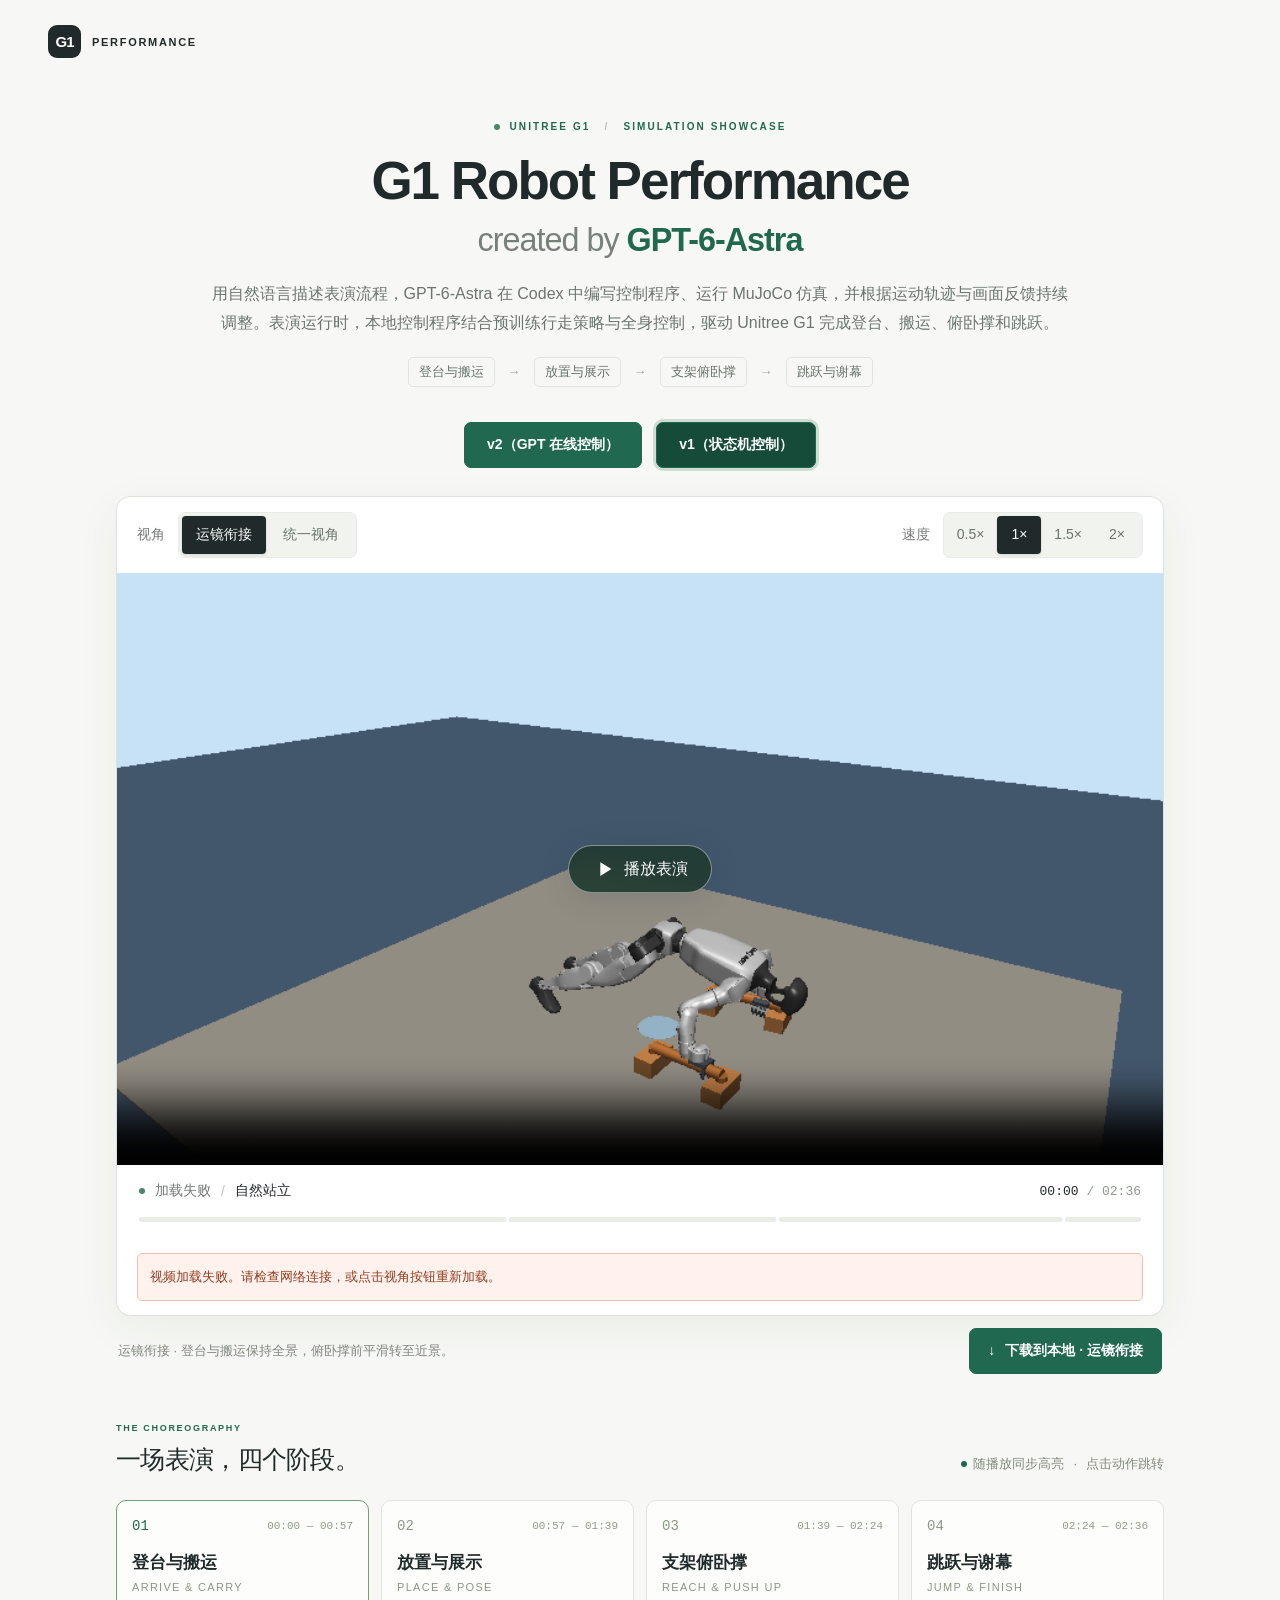
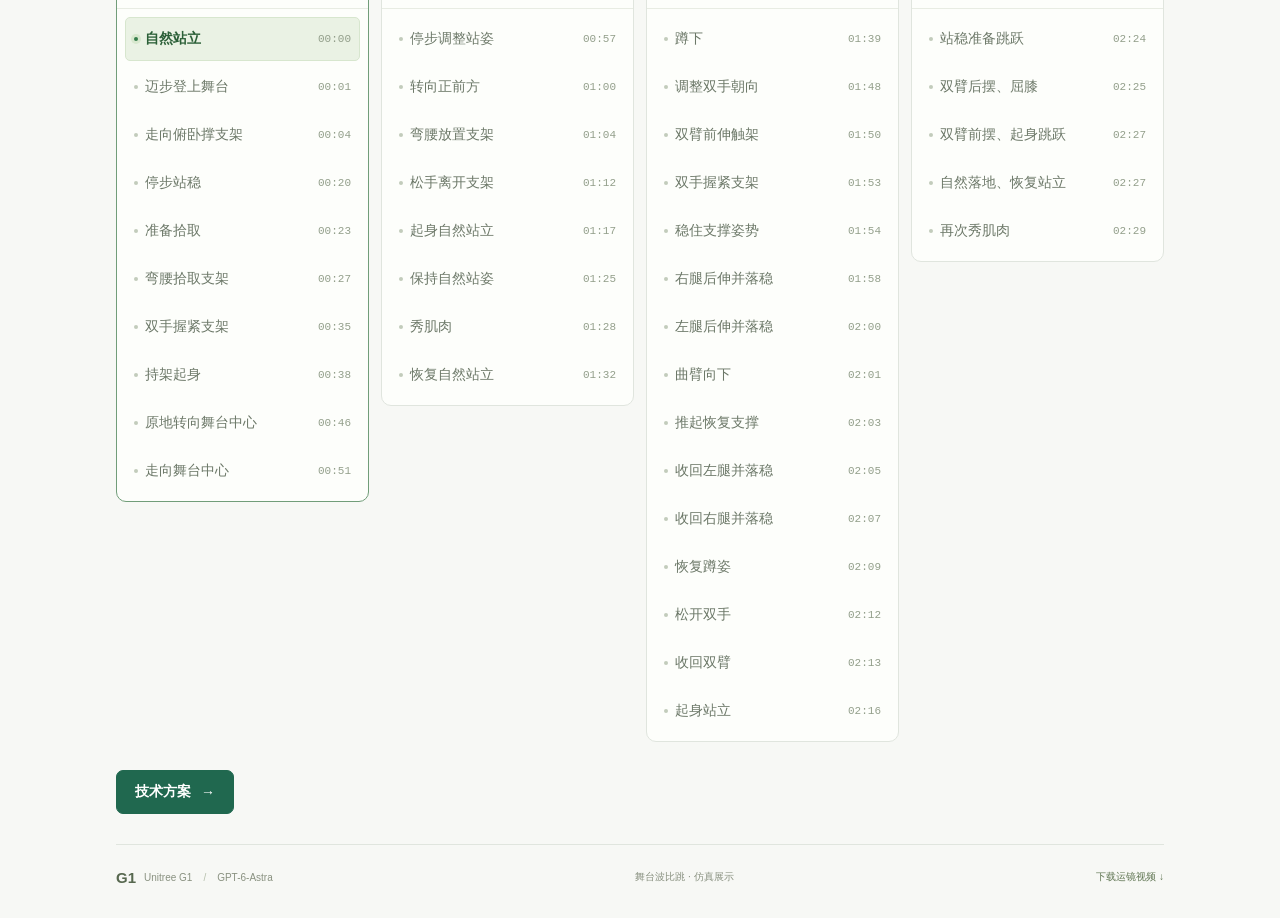
==== v1/index.html @ cc53c825 "add gpt control v2" ====
<!doctype html>
<html lang="zh-CN">
<head>
  <base href="../">
  <meta charset="utf-8">
  <meta name="viewport" content="width=device-width, initial-scale=1">
  <meta name="theme-color" content="#f7f8f5">
  <meta name="description" content="Unitree G1 舞台波比跳仿真：登台、搬运支架、俯卧撑与摆臂跳跃。由 GPT-6-Astra 创建，支持双视角、倍速播放与动作阶段同步。">
  <title>G1 Robot Performance created by GPT-6-Astra</title>
  <link rel="icon" href="assets/favicon.svg" type="image/svg+xml">
  <link rel="stylesheet" href="assets/css/site.css">
  <script src="assets/js/timeline.js" defer></script>
  <script src="assets/js/player.js" defer></script>
</head>
<body>
  <header class="site-header"><a class="wordmark" href="v1/" aria-label="G1 Performance 首页"><span class="brand-symbol" aria-hidden="true">G1</span> PERFORMANCE</a></header>
  <main>
    <section class="intro" aria-labelledby="title">
      <p class="eyebrow"><span class="status-dot"></span> UNITREE G1 <span class="divider">/</span> SIMULATION SHOWCASE</p>
      <h1 id="title">G1 Robot Performance <span>created by <strong>GPT-6-Astra</strong></span></h1>
      <p class="intro-copy">用自然语言描述表演流程，GPT-6-Astra 在 Codex 中编写控制程序、运行 MuJoCo 仿真，并根据运动轨迹与画面反馈持续调整。表演运行时，本地控制程序结合预训练行走策略与全身控制，驱动 Unitree G1 完成登台、搬运、俯卧撑和跳跃。</p>
      <div class="tags"><span>登台与搬运</span><i aria-hidden="true">→</i><span>放置与展示</span><i aria-hidden="true">→</i><span>支架俯卧撑</span><i aria-hidden="true">→</i><span>跳跃与谢幕</span></div>
    </section>

    <nav class="version-switch" aria-label="表演版本"><a class="version-button" href="./">v2（GPT 在线控制）</a><a class="version-button" href="v1/" aria-current="page">v1（状态机控制）</a></nav>

    <section class="showcase" aria-label="机器人表演视频">
      <div class="toolbar">
        <div class="control-group"><span class="control-label" id="view-label">视角</span><div class="segmented" role="group" aria-labelledby="view-label"><button type="button" data-view="transition" aria-pressed="true">运镜衔接</button><button type="button" data-view="fixed" aria-pressed="false">统一视角</button></div></div>
        <div class="control-group"><span class="control-label" id="speed-label">速度</span><div class="segmented speeds" role="group" aria-labelledby="speed-label"><button type="button" data-speed="0.5" aria-pressed="false" aria-label="0.5 倍速">0.5×</button><button type="button" data-speed="1" aria-pressed="true" aria-label="1 倍速">1×</button><button type="button" data-speed="1.5" aria-pressed="false" aria-label="1.5 倍速">1.5×</button><button type="button" data-speed="2" aria-pressed="false" aria-label="2 倍速">2×</button></div></div>
      </div>
      <div class="video-wrap">
        <video id="performance" controls playsinline preload="metadata" poster="assets/media/transition_poster.png" src="assets/media/transition.mp4" aria-label="Unitree G1 完整舞台波比跳仿真视频" aria-describedby="view-note"></video>
        <button class="start-button" id="start" type="button" aria-label="播放完整表演"><svg width="22" height="22" viewBox="0 0 24 24" fill="currentColor" aria-hidden="true"><path d="M8 4.5v15l12-7.5z"/></svg><span>播放表演</span></button>
      </div>
      <div class="playback-info"><div class="current-action"><span class="status-dot"></span><span id="playback-state">准备就绪</span><span class="info-divider">/</span><strong id="current-action">自然站立</strong></div><span class="time-display"><span id="current-time">00:00</span><span class="time-total"> / <span id="duration">02:36</span></span></span></div>
      <div class="chapter-progress" id="chapter-progress" aria-label="四阶段播放进度"></div>
      <p id="player-error" class="error" role="alert" hidden></p>
    </section>
    <div class="player-caption"><p id="view-note">运镜衔接 · 登台与搬运保持全景，俯卧撑前平滑转至近景。</p><a class="download-button" id="download-video" href="assets/media/transition.mp4" download="g1-performance-transition.mp4"><span aria-hidden="true">↓</span><span id="download-label">下载到本地 · 运镜衔接</span></a></div>

    <section class="sequence" aria-labelledby="sequence-title">
      <div class="section-heading"><div><p class="eyebrow">THE CHOREOGRAPHY</p><h2 id="sequence-title">一场表演，四个阶段。</h2></div><p><span class="legend-dot"></span> 随播放同步高亮 <span class="hint-separator">·</span> 点击动作跳转</p></div>
      <div class="phase-grid" id="phases"></div>
      <noscript><p class="error">启用 JavaScript 后可切换视角、倍速并显示动作阶段。仍可使用上方原生播放器观看完整视频。</p></noscript>
    </section>
    <div class="method-entry"><a class="download-button" href="https://siriuslala.github.io/g1-robot-burpee/technical_v1.html">技术方案 <span aria-hidden="true">→</span></a></div>
  </main>
  <footer><div><span class="footer-mark">G1</span> Unitree G1 <span class="footer-separator">/</span> GPT-6-Astra</div><span>舞台波比跳 · 仿真展示</span><a href="assets/media/transition.mp4" download>下载运镜视频 <span aria-hidden="true">↓</span></a></footer>
</body>
</html>
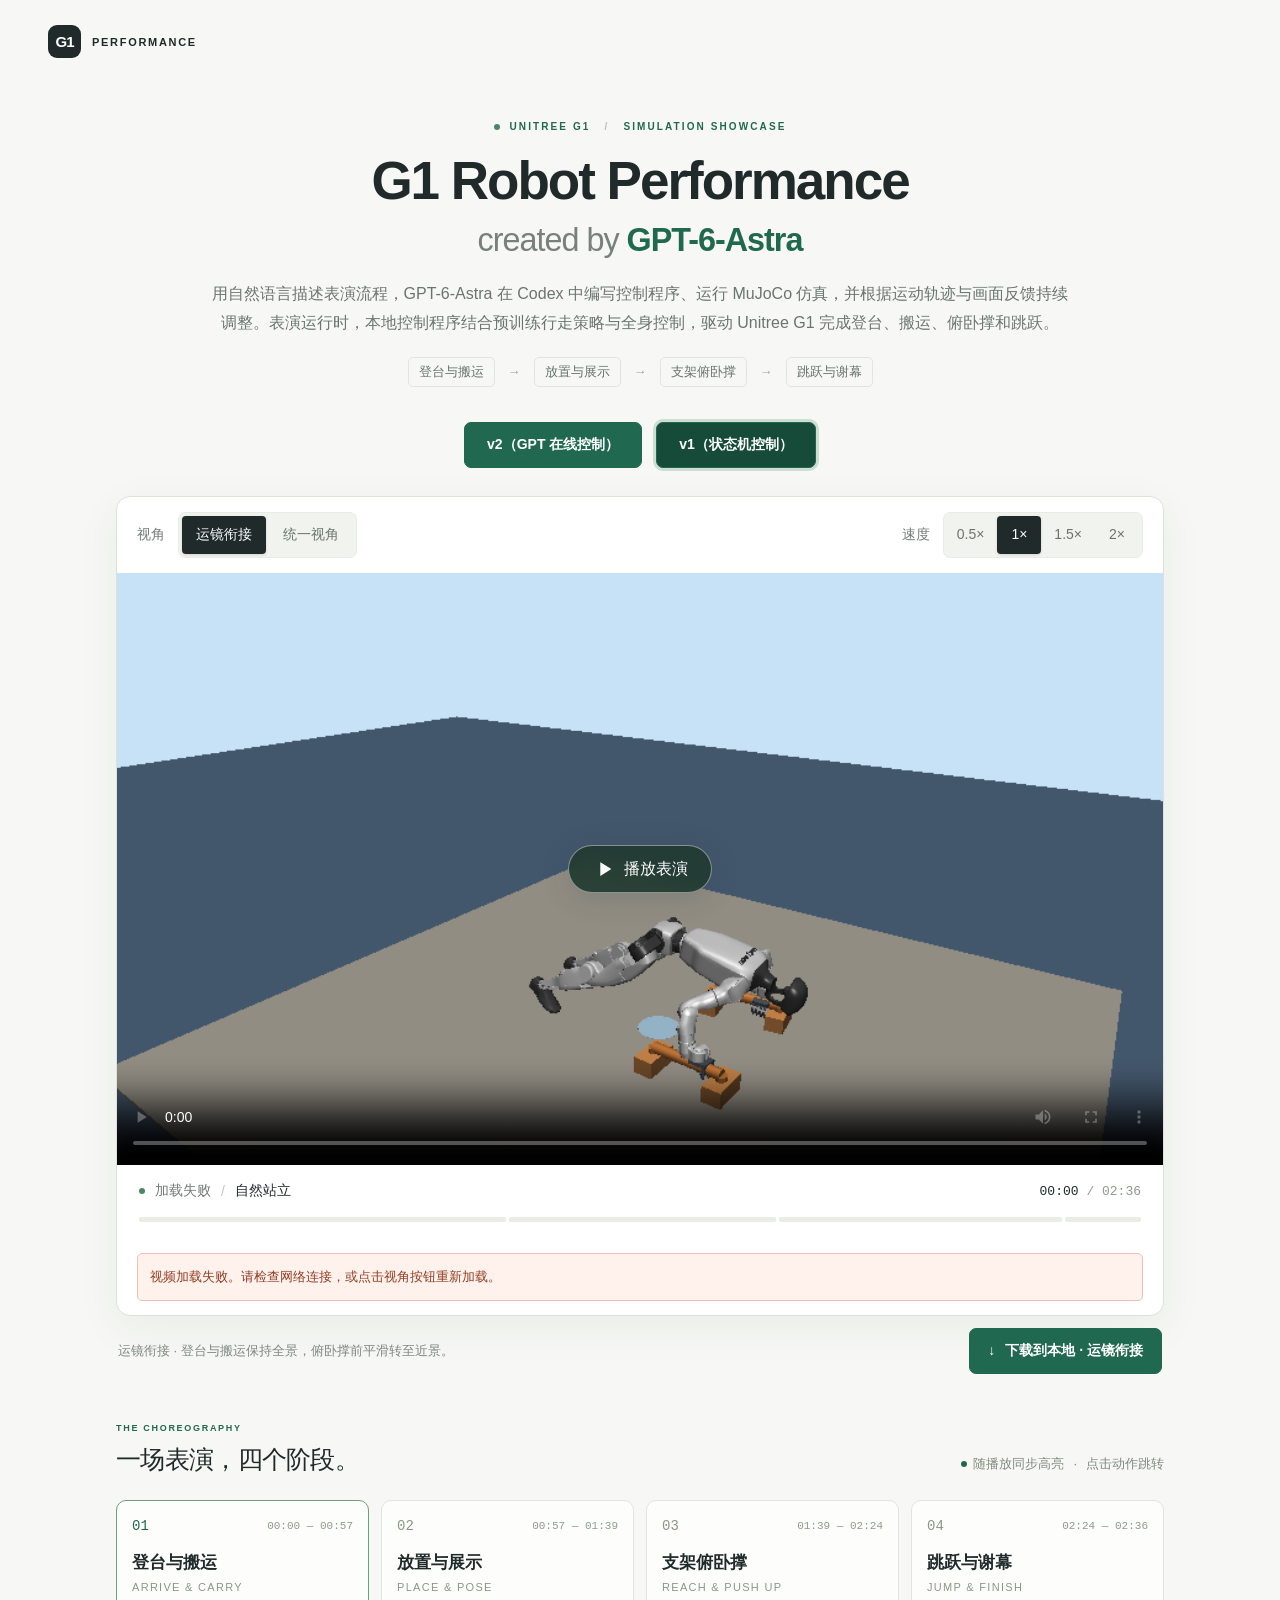
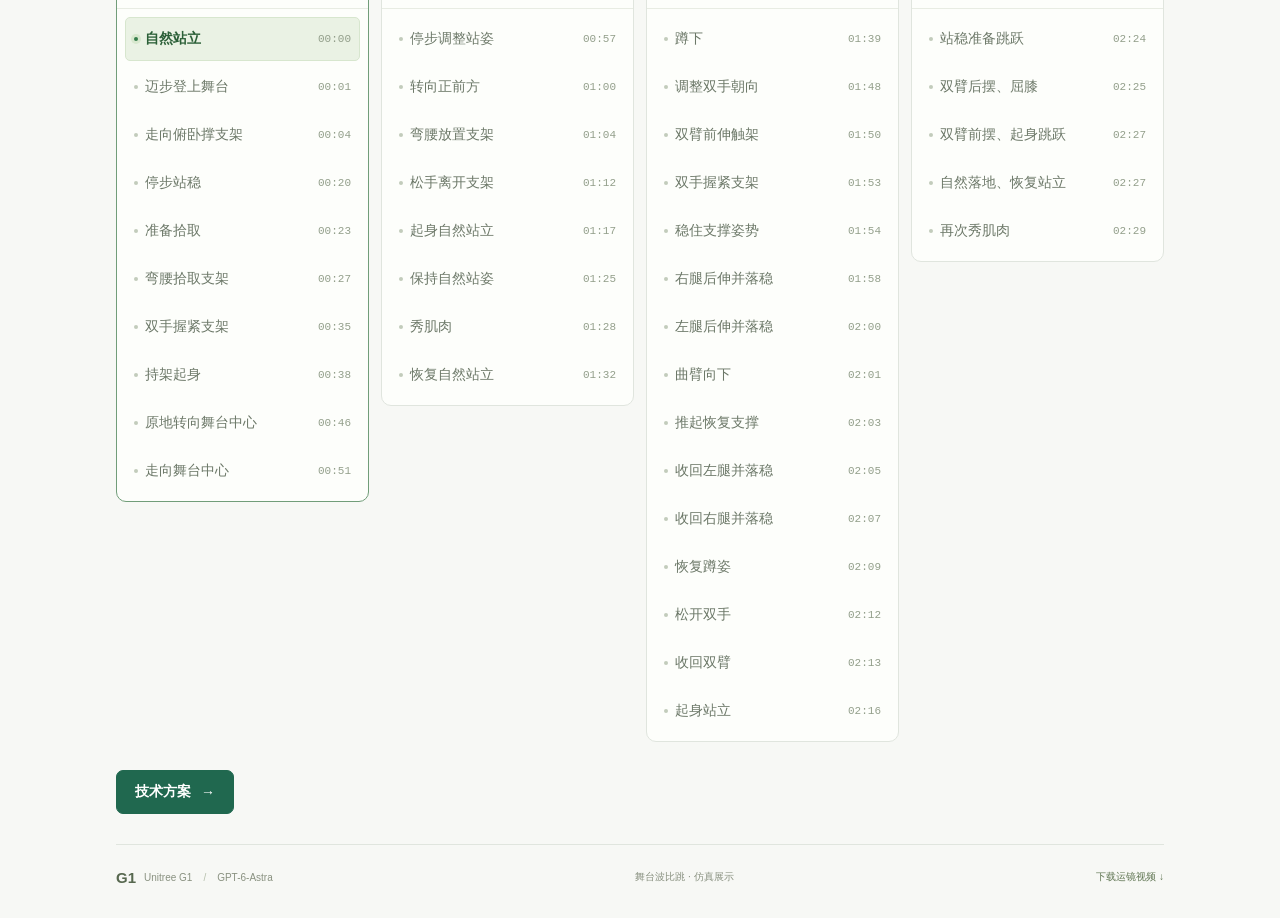
==== commit 4c5d6be3: "update v2 doc" ====
--- a/v1/index.html
+++ b/v1/index.html
@@ -8,9 +8,9 @@
   <meta name="description" content="Unitree G1 舞台波比跳仿真：登台、搬运支架、俯卧撑与摆臂跳跃。由 GPT-6-Astra 创建，支持双视角、倍速播放与动作阶段同步。">
   <title>G1 Robot Performance created by GPT-6-Astra</title>
   <link rel="icon" href="assets/favicon.svg" type="image/svg+xml">
-  <link rel="stylesheet" href="assets/css/site.css">
-  <script src="assets/js/timeline.js" defer></script>
-  <script src="assets/js/player.js" defer></script>
+  <link rel="stylesheet" href="assets/css/site.css?v=26d80d83df41">
+  <script src="assets/js/timeline.js?v=8f3bd76ecab8" defer></script>
+  <script src="assets/js/player.js?v=3d4c8793894e" defer></script>
 </head>
 <body>
   <header class="site-header"><a class="wordmark" href="v1/" aria-label="G1 Performance 首页"><span class="brand-symbol" aria-hidden="true">G1</span> PERFORMANCE</a></header>
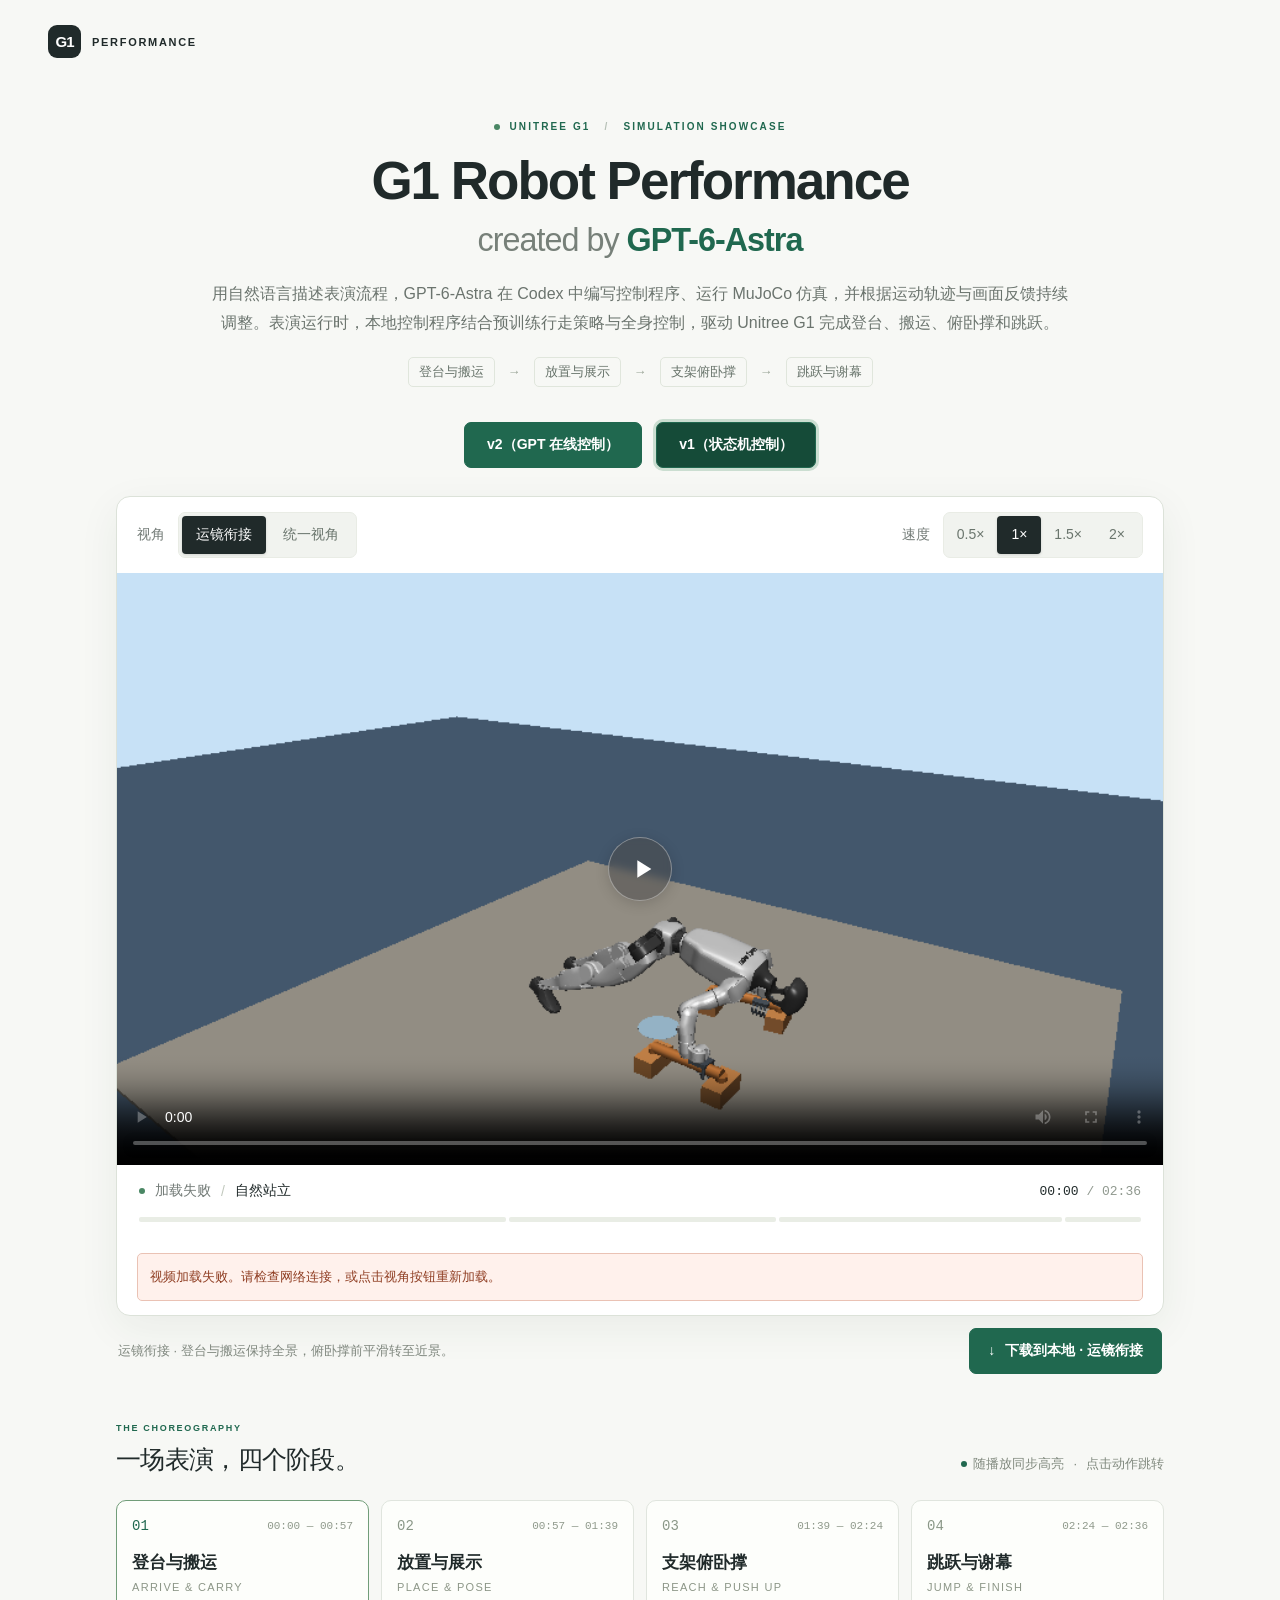
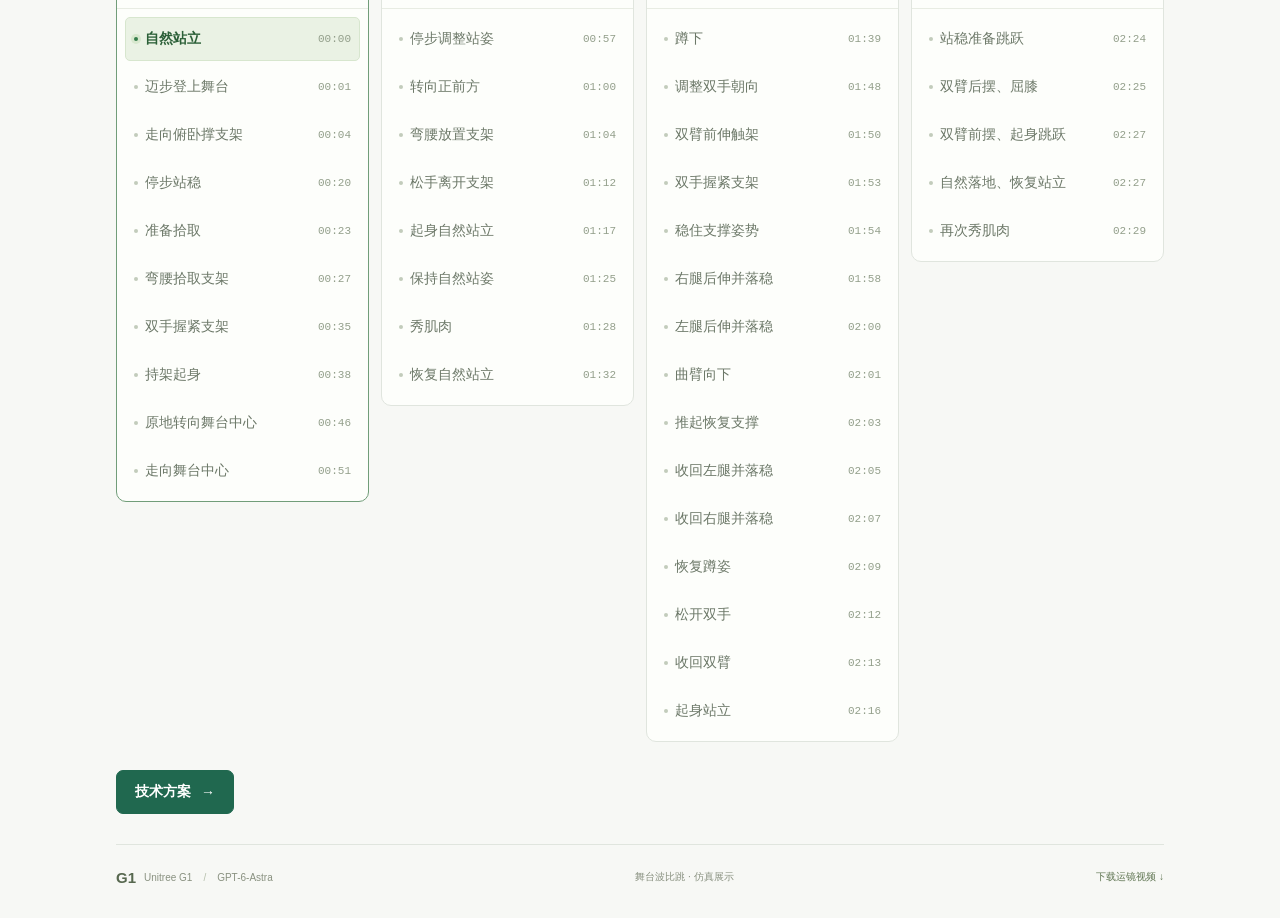
==== commit 0ba57f02: "Use a circular translucent play button" ====
--- a/v1/index.html
+++ b/v1/index.html
@@ -8,7 +8,7 @@
   <meta name="description" content="Unitree G1 舞台波比跳仿真：登台、搬运支架、俯卧撑与摆臂跳跃。由 GPT-6-Astra 创建，支持双视角、倍速播放与动作阶段同步。">
   <title>G1 Robot Performance created by GPT-6-Astra</title>
   <link rel="icon" href="assets/favicon.svg" type="image/svg+xml">
-  <link rel="stylesheet" href="assets/css/site.css?v=26d80d83df41">
+  <link rel="stylesheet" href="assets/css/site.css?v=163cc1914bdb">
   <script src="assets/js/timeline.js?v=8f3bd76ecab8" defer></script>
   <script src="assets/js/player.js?v=3d4c8793894e" defer></script>
 </head>
@@ -31,7 +31,7 @@
       </div>
       <div class="video-wrap">
         <video id="performance" controls playsinline preload="metadata" poster="assets/media/transition_poster.png" src="assets/media/transition.mp4" aria-label="Unitree G1 完整舞台波比跳仿真视频" aria-describedby="view-note"></video>
-        <button class="start-button" id="start" type="button" aria-label="播放完整表演"><svg width="22" height="22" viewBox="0 0 24 24" fill="currentColor" aria-hidden="true"><path d="M8 4.5v15l12-7.5z"/></svg><span>播放表演</span></button>
+        <button class="start-button" id="start" type="button" aria-label="播放完整表演"><svg width="22" height="22" viewBox="0 0 24 24" fill="currentColor" aria-hidden="true"><path d="M8 4.5v15l12-7.5z"/></svg></button>
       </div>
       <div class="playback-info"><div class="current-action"><span class="status-dot"></span><span id="playback-state">准备就绪</span><span class="info-divider">/</span><strong id="current-action">自然站立</strong></div><span class="time-display"><span id="current-time">00:00</span><span class="time-total"> / <span id="duration">02:36</span></span></span></div>
       <div class="chapter-progress" id="chapter-progress" aria-label="四阶段播放进度"></div>
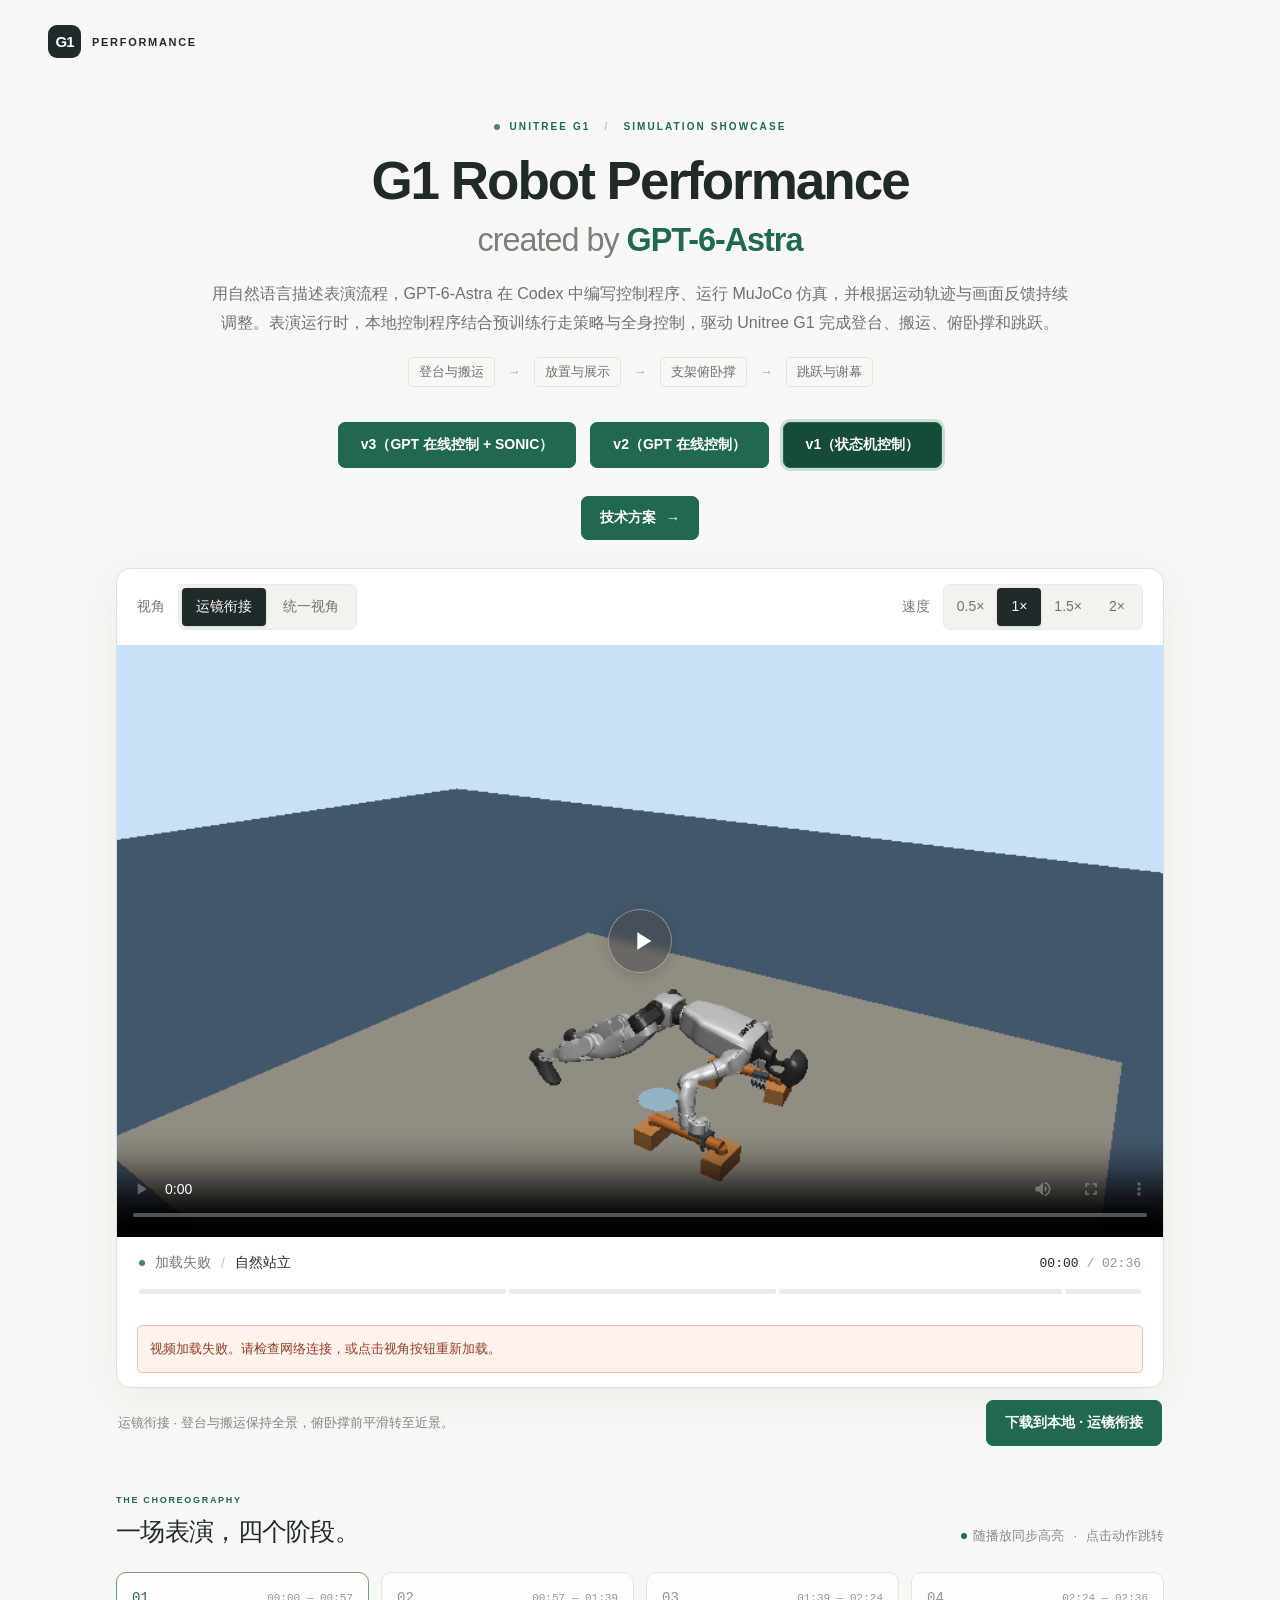
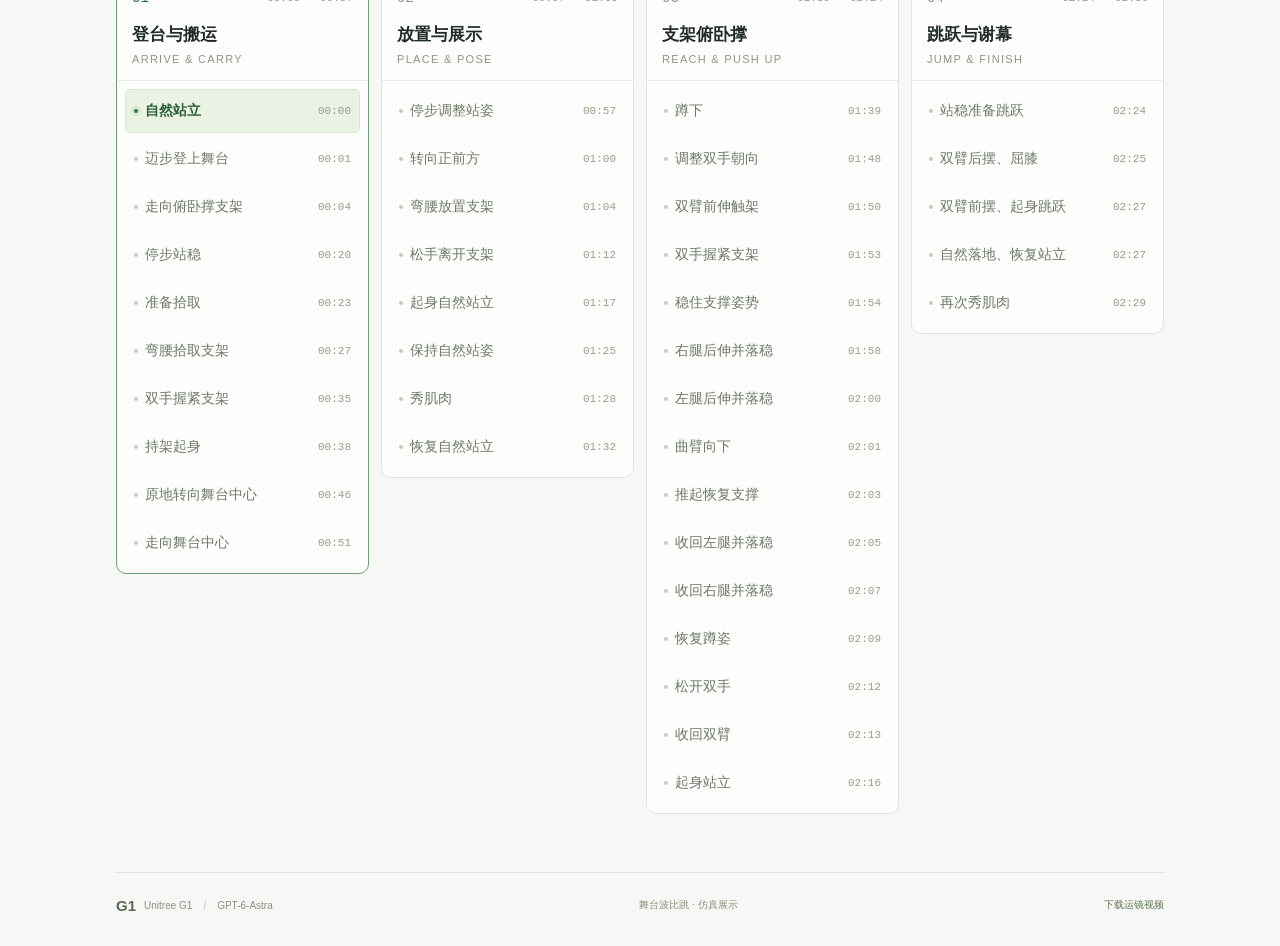
==== commit 92981bbd: "add sonic" ====
--- a/v1/index.html
+++ b/v1/index.html
@@ -8,7 +8,7 @@
   <meta name="description" content="Unitree G1 舞台波比跳仿真：登台、搬运支架、俯卧撑与摆臂跳跃。由 GPT-6-Astra 创建，支持双视角、倍速播放与动作阶段同步。">
   <title>G1 Robot Performance created by GPT-6-Astra</title>
   <link rel="icon" href="assets/favicon.svg" type="image/svg+xml">
-  <link rel="stylesheet" href="assets/css/site.css?v=163cc1914bdb">
+  <link rel="stylesheet" href="assets/css/site.css?v=7b3f8abba1b5">
   <script src="assets/js/timeline.js?v=8f3bd76ecab8" defer></script>
   <script src="assets/js/player.js?v=3d4c8793894e" defer></script>
 </head>
@@ -22,7 +22,8 @@
       <div class="tags"><span>登台与搬运</span><i aria-hidden="true">→</i><span>放置与展示</span><i aria-hidden="true">→</i><span>支架俯卧撑</span><i aria-hidden="true">→</i><span>跳跃与谢幕</span></div>
     </section>
 
-    <nav class="version-switch" aria-label="表演版本"><a class="version-button" href="./">v2（GPT 在线控制）</a><a class="version-button" href="v1/" aria-current="page">v1（状态机控制）</a></nav>
+    <nav class="version-switch" aria-label="表演版本"><a class="version-button" href="./">v3（GPT 在线控制 + SONIC）</a><a class="version-button" href="v2/">v2（GPT 在线控制）</a><a class="version-button" href="v1/" aria-current="page">v1（状态机控制）</a></nav>
+    <div class="method-entry"><a class="download-button" href="technical_v1.html">技术方案 <span aria-hidden="true">→</span></a></div>
 
     <section class="showcase" aria-label="机器人表演视频">
       <div class="toolbar">
@@ -37,15 +38,14 @@
       <div class="chapter-progress" id="chapter-progress" aria-label="四阶段播放进度"></div>
       <p id="player-error" class="error" role="alert" hidden></p>
     </section>
-    <div class="player-caption"><p id="view-note">运镜衔接 · 登台与搬运保持全景，俯卧撑前平滑转至近景。</p><a class="download-button" id="download-video" href="assets/media/transition.mp4" download="g1-performance-transition.mp4"><span aria-hidden="true">↓</span><span id="download-label">下载到本地 · 运镜衔接</span></a></div>
+    <div class="player-caption"><p id="view-note">运镜衔接 · 登台与搬运保持全景，俯卧撑前平滑转至近景。</p><a class="download-button" id="download-video" href="assets/media/transition.mp4" download="g1-performance-transition.mp4"><span id="download-label">下载到本地 · 运镜衔接</span></a></div>
 
     <section class="sequence" aria-labelledby="sequence-title">
       <div class="section-heading"><div><p class="eyebrow">THE CHOREOGRAPHY</p><h2 id="sequence-title">一场表演，四个阶段。</h2></div><p><span class="legend-dot"></span> 随播放同步高亮 <span class="hint-separator">·</span> 点击动作跳转</p></div>
       <div class="phase-grid" id="phases"></div>
       <noscript><p class="error">启用 JavaScript 后可切换视角、倍速并显示动作阶段。仍可使用上方原生播放器观看完整视频。</p></noscript>
     </section>
-    <div class="method-entry"><a class="download-button" href="https://siriuslala.github.io/g1-robot-burpee/technical_v1.html">技术方案 <span aria-hidden="true">→</span></a></div>
   </main>
-  <footer><div><span class="footer-mark">G1</span> Unitree G1 <span class="footer-separator">/</span> GPT-6-Astra</div><span>舞台波比跳 · 仿真展示</span><a href="assets/media/transition.mp4" download>下载运镜视频 <span aria-hidden="true">↓</span></a></footer>
+  <footer><div><span class="footer-mark">G1</span> Unitree G1 <span class="footer-separator">/</span> GPT-6-Astra</div><span>舞台波比跳 · 仿真展示</span><a href="assets/media/transition.mp4" download>下载运镜视频 </a></footer>
 </body>
 </html>
